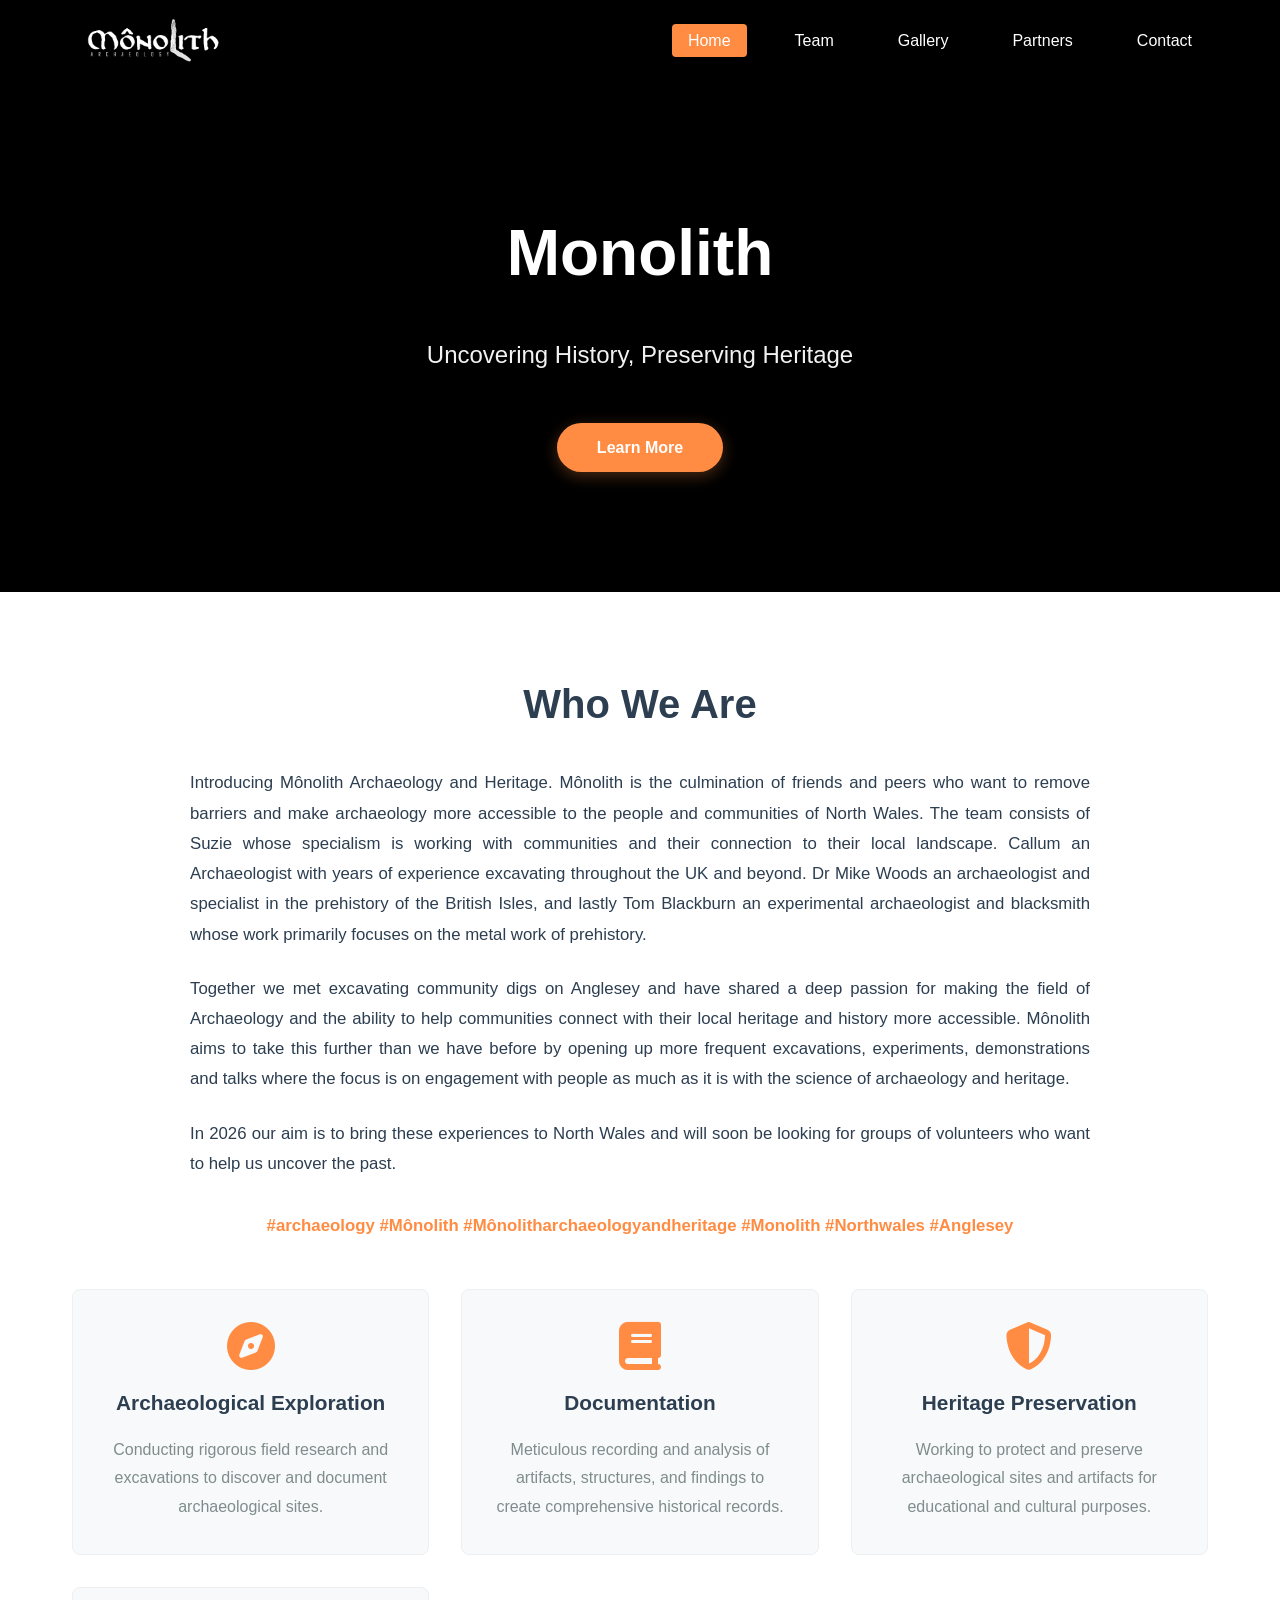
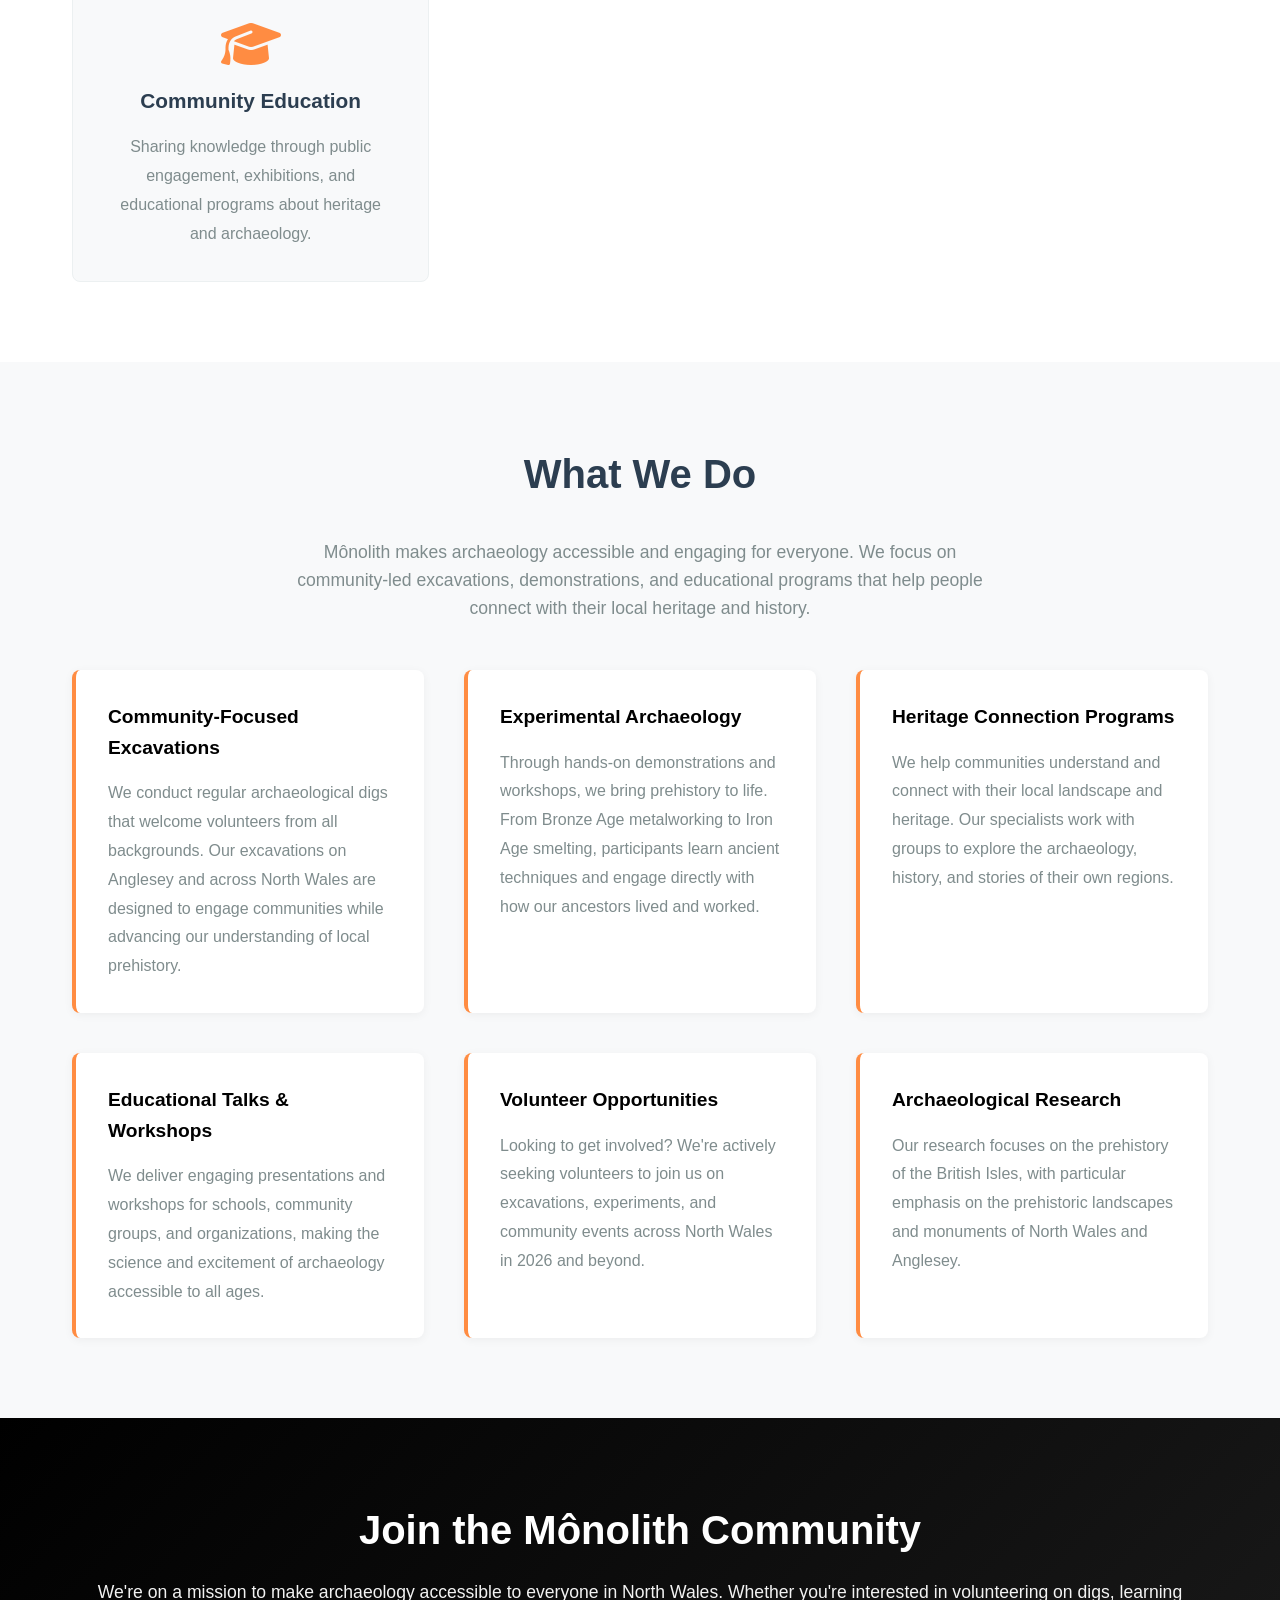
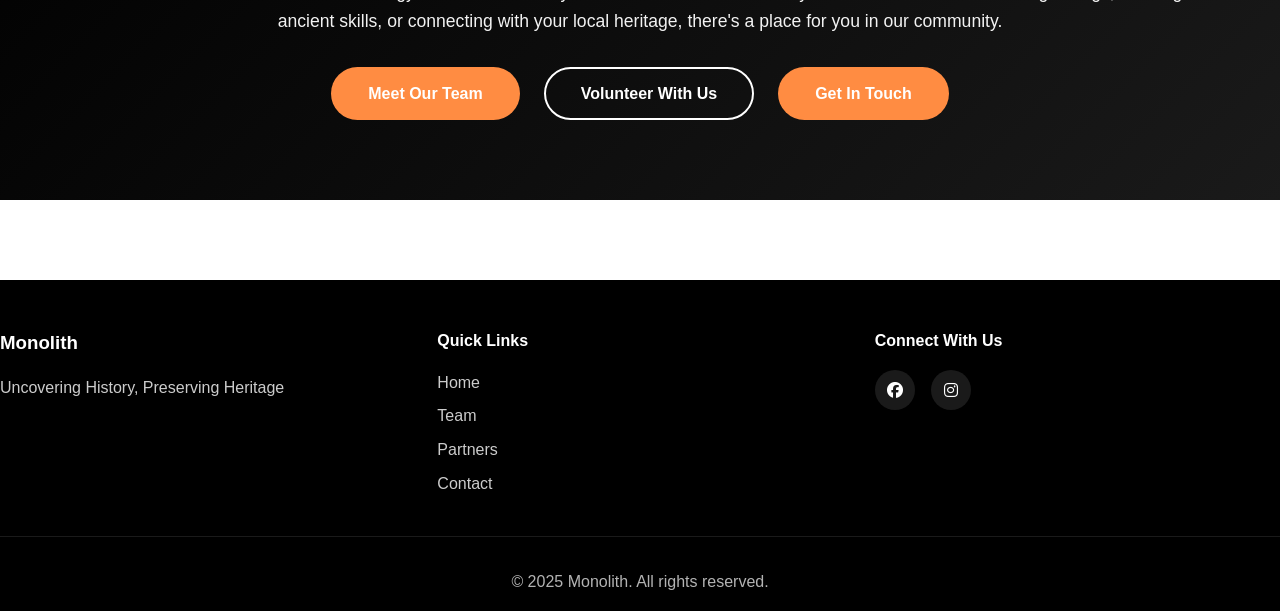
==== index.html @ 16124c5d "basic site" ====
<!DOCTYPE html>
<html lang="en">
<head>
    <meta charset="UTF-8">
    <meta name="viewport" content="width=device-width, initial-scale=1.0">
    <title>Monolith - Archaeology & Heritage</title>
    <link rel="stylesheet" href="styles.css">
    <link rel="stylesheet" href="https://cdnjs.cloudflare.com/ajax/libs/font-awesome/6.4.0/css/all.min.css">
</head>
<body>
    <!-- Navigation -->
    <nav class="navbar">
        <div class="nav-container">
            <a href="index.html" class="nav-logo">
                <img src="images/logos/Monolith vers. 7 W text.png" alt="Monolith Logo">
            </a>
            <div class="hamburger">
                <span></span>
                <span></span>
                <span></span>
            </div>
            <ul class="nav-menu">
                <li><a href="index.html" class="nav-link active">Home</a></li>
                <li><a href="team.html" class="nav-link">Team</a></li>
                <li><a href="gallery.html" class="nav-link">Gallery</a></li>
                <li><a href="partners.html" class="nav-link">Partners</a></li>
                <li><a href="contact.html" class="nav-link">Contact</a></li>
            </ul>
        </div>
    </nav>

    <!-- Hero Section -->
    <section class="hero">
        <div class="hero-content">
            <h1>Monolith</h1>
            <p>Uncovering History, Preserving Heritage</p>
            <a href="#about" class="cta-button">Learn More</a>
        </div>
    </section>

    <!-- About Section -->
    <section id="about" class="about">
        <div class="container">
            <h2>Who We Are</h2>
            <div class="about-text">
                <p>Introducing Mônolith Archaeology and Heritage. Mônolith is the culmination of friends and peers who want to remove barriers and make archaeology more accessible to the people and communities of North Wales. The team consists of Suzie whose specialism is working with communities and their connection to their local landscape. Callum an Archaeologist with years of experience excavating throughout the UK and beyond. Dr Mike Woods an archaeologist and specialist in the prehistory of the British Isles, and lastly Tom Blackburn an experimental archaeologist and blacksmith whose work primarily focuses on the metal work of prehistory.</p>
                
                <p>Together we met excavating community digs on Anglesey and have shared a deep passion for making the field of Archaeology and the ability to help communities connect with their local heritage and history more accessible. Mônolith aims to take this further than we have before by opening up more frequent excavations, experiments, demonstrations and talks where the focus is on engagement with people as much as it is with the science of archaeology and heritage.</p>
                
                <p>In 2026 our aim is to bring these experiences to North Wales and will soon be looking for groups of volunteers who want to help us uncover the past.</p>
                
                <p class="hashtags">#archaeology #Mônolith #Mônolitharchaeologyandheritage #Monolith #Northwales #Anglesey</p>
            </div>
            
            <div class="features-grid">
                <div class="feature-card">
                    <i class="fas fa-compass"></i>
                    <h3>Archaeological Exploration</h3>
                    <p>Conducting rigorous field research and excavations to discover and document archaeological sites.</p>
                </div>
                <div class="feature-card">
                    <i class="fas fa-book"></i>
                    <h3>Documentation</h3>
                    <p>Meticulous recording and analysis of artifacts, structures, and findings to create comprehensive historical records.</p>
                </div>
                <div class="feature-card">
                    <i class="fas fa-shield-alt"></i>
                    <h3>Heritage Preservation</h3>
                    <p>Working to protect and preserve archaeological sites and artifacts for educational and cultural purposes.</p>
                </div>
                <div class="feature-card">
                    <i class="fas fa-graduation-cap"></i>
                    <h3>Community Education</h3>
                    <p>Sharing knowledge through public engagement, exhibitions, and educational programs about heritage and archaeology.</p>
                </div>
            </div>
        </div>
    </section>

    <!-- What We Do Section -->
    <section class="what-we-do">
        <div class="container">
            <h2>What We Do</h2>
            <p class="section-subtitle">Mônolith makes archaeology accessible and engaging for everyone. We focus on community-led excavations, demonstrations, and educational programs that help people connect with their local heritage and history.</p>
            
            <div class="services-list">
                <div class="service-item">
                    <h3>Community-Focused Excavations</h3>
                    <p>We conduct regular archaeological digs that welcome volunteers from all backgrounds. Our excavations on Anglesey and across North Wales are designed to engage communities while advancing our understanding of local prehistory.</p>
                </div>
                <div class="service-item">
                    <h3>Experimental Archaeology</h3>
                    <p>Through hands-on demonstrations and workshops, we bring prehistory to life. From Bronze Age metalworking to Iron Age smelting, participants learn ancient techniques and engage directly with how our ancestors lived and worked.</p>
                </div>
                <div class="service-item">
                    <h3>Heritage Connection Programs</h3>
                    <p>We help communities understand and connect with their local landscape and heritage. Our specialists work with groups to explore the archaeology, history, and stories of their own regions.</p>
                </div>
                <div class="service-item">
                    <h3>Educational Talks & Workshops</h3>
                    <p>We deliver engaging presentations and workshops for schools, community groups, and organizations, making the science and excitement of archaeology accessible to all ages.</p>
                </div>
                <div class="service-item">
                    <h3>Volunteer Opportunities</h3>
                    <p>Looking to get involved? We're actively seeking volunteers to join us on excavations, experiments, and community events across North Wales in 2026 and beyond.</p>
                </div>
                <div class="service-item">
                    <h3>Archaeological Research</h3>
                    <p>Our research focuses on the prehistory of the British Isles, with particular emphasis on the prehistoric landscapes and monuments of North Wales and Anglesey.</p>
                </div>
            </div>
        </div>
    </section>

    <!-- CTA Section -->
    <section class="cta-section">
        <div class="container">
            <h2>Join the Mônolith Community</h2>
            <p>We're on a mission to make archaeology accessible to everyone in North Wales. Whether you're interested in volunteering on digs, learning ancient skills, or connecting with your local heritage, there's a place for you in our community.</p>
            <div class="cta-buttons">
                <a href="team.html" class="btn btn-primary">Meet Our Team</a>
                <a href="contact.html" class="btn btn-secondary">Volunteer With Us</a>
                <a href="contact.html" class="btn btn-primary">Get In Touch</a>
            </div>
        </div>
    </section>

    <!-- Footer -->
    <footer class="footer">
        <div class="footer-content">
            <div class="footer-section">
                <h3>Monolith</h3>
                <p>Uncovering History, Preserving Heritage</p>
            </div>
            <div class="footer-section">
                <h4>Quick Links</h4>
                <ul>
                    <li><a href="index.html">Home</a></li>
                    <li><a href="team.html">Team</a></li>
                    <li><a href="partners.html">Partners</a></li>
                    <li><a href="contact.html">Contact</a></li>
                </ul>
            </div>
            <div class="footer-section">
                <h4>Connect With Us</h4>
                <div class="social-links">
                    <a href="https://www.facebook.com/profile.php?id=61578710743581&sk=directory_contact_info"><i class="fab fa-facebook"></i></a>
                    <a href="https://www.instagram.com/monolith.archaeology/"><i class="fab fa-instagram"></i></a>
                </div>
            </div>
        </div>
        <div class="footer-bottom">
            <p>&copy; 2025 Monolith. All rights reserved.</p>
        </div>
    </footer>

    <script src="script.js"></script>
</body>
</html>
---- styles.css ----
/* =============================================
   GLOBAL STYLES
   ============================================= */

* {
    margin: 0;
    padding: 0;
    box-sizing: border-box;
}

:root {
    --primary-color: #ff8c42;
    --secondary-color: #000000;
    --accent-color: #1a1a1a;
    --light-bg: #f8f9fa;
    --dark-bg: #1a1a1a;
    --text-dark: #2c3e50;
    --text-light: #7f8c8d;
    --border-color: #ecf0f1;
    --white: #ffffff;
}

html {
    scroll-behavior: smooth;
}

body {
    font-family: 'Segoe UI', Tahoma, Geneva, Verdana, sans-serif;
    line-height: 1.6;
    color: var(--text-dark);
    background-color: var(--white);
}

a {
    text-decoration: none;
    color: inherit;
    transition: all 0.3s ease;
}

/* =============================================
   NAVIGATION
   ============================================= */

.navbar {
    background-color: var(--secondary-color);
    padding: 1rem 0;
    position: sticky;
    top: 0;
    z-index: 100;
    box-shadow: 0 2px 10px rgba(0, 0, 0, 0.1);
}

.nav-container {
    max-width: 1200px;
    margin: 0 auto;
    padding: 0 2rem;
    display: flex;
    justify-content: space-between;
    align-items: center;
}

.nav-logo {
    display: flex;
    align-items: center;
    font-size: 1.5rem;
    font-weight: bold;
    color: var(--white);
}

.nav-logo img {
    height: 50px;
    width: auto;
}

.nav-menu {
    display: flex;
    list-style: none;
    gap: 2rem;
}

.nav-link {
    color: var(--white);
    font-weight: 500;
    padding: 0.5rem 1rem;
    border-radius: 4px;
    transition: all 0.3s ease;
}

.nav-link:hover,
.nav-link.active {
    background-color: var(--primary-color);
    color: var(--white);
}

.hamburger {
    display: none;
    flex-direction: column;
    cursor: pointer;
    gap: 5px;
}

.hamburger span {
    width: 25px;
    height: 3px;
    background-color: var(--white);
    border-radius: 3px;
    transition: all 0.3s ease;
}

/* =============================================
   RESPONSIVE NAVIGATION
   ============================================= */

@media (max-width: 768px) {
    .hamburger {
        display: flex;
    }

    .nav-menu {
        position: absolute;
        top: 70px;
        left: 0;
        width: 100%;
        background-color: var(--secondary-color);
        flex-direction: column;
        gap: 0;
        max-height: 0;
        overflow: hidden;
        transition: max-height 0.3s ease;
    }

    .nav-menu.active {
        max-height: 400px;
    }

    .nav-menu li {
        padding: 1rem 2rem;
    }

    .nav-link {
        padding: 0.5rem 0;
    }
}

/* =============================================
   CONTAINER
   ============================================= */

.container {
    max-width: 1200px;
    margin: 0 auto;
    padding: 0 2rem;
}

/* =============================================
   HERO SECTION
   ============================================= */

.hero {
    background: var(--secondary-color);
    color: var(--white);
    padding: 120px 2rem;
    text-align: center;
    min-height: 500px;
    display: flex;
    align-items: center;
    justify-content: center;
    position: relative;
    overflow: hidden;
}

.hero-content {
    position: relative;
    z-index: 2;
    display: flex;
    flex-direction: column;
    align-items: center;
    gap: 1rem;
}

.hero-content h1 {
    margin-bottom: 0.5rem;
}

.hero-content p {
    margin-bottom: 0;
}

.hero h1 {
    font-size: 4rem;
    margin-bottom: 1rem;
    text-shadow: 2px 2px 4px rgba(0, 0, 0, 0.3);
}

.hero p {
    font-size: 1.5rem;
    margin-bottom: 2rem;
    opacity: 0.95;
}

.cta-button {
    display: inline-block;
    padding: 12px 40px;
    background-color: var(--primary-color);
    color: var(--white);
    border-radius: 50px;
    font-weight: 600;
    transition: all 0.3s ease;
    box-shadow: 0 4px 15px rgba(255, 140, 66, 0.3);
}

.cta-button:hover {
    background-color: #ff7a1f;
    transform: translateY(-3px);
    box-shadow: 0 6px 20px rgba(255, 140, 66, 0.4);
}

/* =============================================
   PAGE HEADER
   ============================================= */

.page-header {
    background: var(--secondary-color);
    color: var(--white);
    padding: 80px 2rem;
    text-align: center;
    min-height: 400px;
    display: flex;
    flex-direction: column;
    align-items: center;
    justify-content: center;
    gap: 1rem;
}

.page-header h1 {
    font-size: 3rem;
    margin-bottom: 1rem;
}

.page-header p {
    font-size: 1.2rem;
    opacity: 0.9;
}

/* =============================================
   SECTIONS
   ============================================= */

section {
    padding: 80px 0;
}

h2 {
    font-size: 2.5rem;
    margin-bottom: 2rem;
    text-align: center;
    color: var(--text-dark);
}

.section-subtitle {
    text-align: center;
    font-size: 1.1rem;
    color: var(--text-light);
    margin-bottom: 3rem;
    max-width: 700px;
    margin-left: auto;
    margin-right: auto;
}

/* =============================================
   ABOUT SECTION
   ============================================= */

.about {
    background-color: var(--white);
}

.about-text {
    max-width: 900px;
    margin: 0 auto 3rem;
    text-align: left;
}

.about-text p {
    font-size: 1.05rem;
    color: var(--text-dark);
    line-height: 1.8;
    margin-bottom: 1.5rem;
    text-align: justify;
}

.about-text p.hashtags {
    color: var(--primary-color);
    font-weight: 600;
    text-align: center;
    margin-top: 2rem;
}

.features-grid {
    display: grid;
    grid-template-columns: repeat(auto-fit, minmax(280px, 1fr));
    gap: 2rem;
    margin-top: 3rem;
}

.feature-card {
    background-color: var(--light-bg);
    padding: 2rem;
    border-radius: 8px;
    text-align: center;
    transition: all 0.3s ease;
    border: 1px solid var(--border-color);
}

.feature-card:hover {
    transform: translateY(-5px);
    box-shadow: 0 10px 25px rgba(0, 0, 0, 0.1);
    border-color: var(--primary-color);
}

.feature-card i {
    font-size: 3rem;
    color: var(--primary-color);
    margin-bottom: 1rem;
}

.feature-card h3 {
    font-size: 1.3rem;
    margin-bottom: 1rem;
    color: var(--text-dark);
}

.feature-card p {
    color: var(--text-light);
    line-height: 1.8;
}

/* =============================================
   WHAT WE DO SECTION
   ============================================= */

.what-we-do {
    background-color: var(--light-bg);
}

.services-list {
    display: grid;
    grid-template-columns: repeat(auto-fit, minmax(300px, 1fr));
    gap: 2.5rem;
    margin-top: 3rem;
}

.service-item {
    background-color: var(--white);
    padding: 2rem;
    border-radius: 8px;
    border-left: 4px solid var(--primary-color);
    box-shadow: 0 2px 10px rgba(0, 0, 0, 0.05);
    transition: all 0.3s ease;
}

.service-item:hover {
    box-shadow: 0 5px 20px rgba(0, 0, 0, 0.1);
    transform: translateX(5px);
}

.service-item h3 {
    color: var(--secondary-color);
    margin-bottom: 1rem;
    font-size: 1.2rem;
}

.service-item p {
    color: var(--text-light);
    line-height: 1.8;
}

/* =============================================
   CTA SECTION
   ============================================= */

.cta-section {
    background: linear-gradient(135deg, var(--secondary-color) 0%, var(--accent-color) 100%);
    color: var(--white);
    text-align: center;
    padding: 80px 0;
}

.cta-section h2 {
    color: var(--white);
    margin-bottom: 1rem;
}

.cta-section > .container > p {
    font-size: 1.1rem;
    margin-bottom: 2rem;
    opacity: 0.95;
}

.cta-buttons {
    display: flex;
    gap: 1.5rem;
    justify-content: center;
    flex-wrap: wrap;
}

.btn {
    display: inline-block;
    padding: 12px 35px;
    border-radius: 50px;
    font-weight: 600;
    transition: all 0.3s ease;
    border: 2px solid transparent;
}

.btn-primary {
    background-color: var(--primary-color);
    color: var(--white);
}

.btn-primary:hover {
    background-color: #ff7a1f;
    transform: translateY(-3px);
}

.btn-secondary {
    background-color: transparent;
    color: var(--white);
    border-color: var(--white);
}

.btn-secondary:hover {
    background-color: var(--white);
    color: var(--secondary-color);
}

/* =============================================
   TEAM SECTION
   ============================================= */

.team-section {
    background-color: var(--white);
}

.team-grid {
    display: grid;
    grid-template-columns: repeat(auto-fit, minmax(300px, 1fr));
    gap: 2rem;
    margin-top: 3rem;
}

.team-card {
    background-color: var(--light-bg);
    border-radius: 8px;
    overflow: hidden;
    text-align: center;
    transition: all 0.3s ease;
    box-shadow: 0 2px 10px rgba(0, 0, 0, 0.05);
}

.team-card:hover {
    transform: translateY(-8px);
    box-shadow: 0 10px 30px rgba(0, 0, 0, 0.15);
}

.team-image {
    background: linear-gradient(135deg, var(--primary-color), #ff7a1f);
    padding: 0;
    color: var(--white);
    display: flex;
    align-items: center;
    justify-content: center;
    overflow: hidden;
    width: 100%;
    aspect-ratio: 1 / 1;
    position: relative;
    border: 4px solid var(--primary-color);
}

.team-image img {
    width: 100%;
    height: 100%;
    object-fit: cover;
    object-position: center center;
}

.team-image i {
    font-size: 4rem;
}

.team-card h3 {
    font-size: 1.3rem;
    margin: 1.5rem 1rem 0.5rem;
    color: var(--text-dark);
}

.team-card .position {
    color: var(--primary-color);
    font-weight: 600;
    margin-bottom: 1rem;
    padding: 0 1rem;
}

.team-card .bio {
    color: var(--text-light);
    padding: 0 1.5rem;
    margin-bottom: 1.5rem;
    font-size: 0.95rem;
    line-height: 1.6;
}

.team-social {
    display: flex;
    gap: 1rem;
    justify-content: center;
    padding-bottom: 1.5rem;
}

.team-social a {
    display: inline-flex;
    align-items: center;
    justify-content: center;
    width: 40px;
    height: 40px;
    background-color: var(--primary-color);
    color: var(--white);
    border-radius: 50%;
    transition: all 0.3s ease;
}

.team-social a:hover {
    background-color: var(--secondary-color);
    transform: scale(1.1);
}

/* =============================================
   VALUES SECTION
   ============================================= */

.values-section {
    background-color: var(--light-bg);
}

.values-grid {
    display: grid;
    grid-template-columns: repeat(auto-fit, minmax(250px, 1fr));
    gap: 2rem;
    margin-top: 3rem;
}

.value-card {
    background-color: var(--white);
    padding: 2rem;
    border-radius: 8px;
    text-align: center;
    box-shadow: 0 2px 10px rgba(0, 0, 0, 0.05);
    transition: all 0.3s ease;
}

.value-card:hover {
    transform: translateY(-5px);
    box-shadow: 0 8px 20px rgba(0, 0, 0, 0.1);
}

.value-card i {
    font-size: 2.5rem;
    color: var(--primary-color);
    margin-bottom: 1rem;
}

.value-card h3 {
    margin-bottom: 1rem;
    color: var(--text-dark);
}

.value-card p {
    color: var(--text-light);
    line-height: 1.7;
}

/* =============================================
   PARTNERS SECTION
   ============================================= */

.partners-section {
    background-color: var(--white);
}

.partners-grid {
    display: grid;
    grid-template-columns: repeat(auto-fit, minmax(280px, 1fr));
    gap: 2rem;
    margin-top: 3rem;
}

.partner-card {
    background-color: var(--light-bg);
    padding: 2rem;
    border-radius: 8px;
    text-align: center;
    transition: all 0.3s ease;
    border: 2px solid transparent;
}

.partner-card:hover {
    border-color: var(--primary-color);
    transform: translateY(-5px);
    box-shadow: 0 10px 25px rgba(0, 0, 0, 0.1);
}

.partner-logo {
    font-size: 3rem;
    color: var(--primary-color);
    margin-bottom: 1rem;
}

.partner-card h3 {
    font-size: 1.2rem;
    margin-bottom: 1rem;
    color: var(--text-dark);
}

.partner-card p {
    color: var(--text-light);
    line-height: 1.7;
    font-size: 0.95rem;
}

/* =============================================
   FUNDERS SECTION
   ============================================= */

.funders-section {
    background-color: var(--light-bg);
}

.funders-grid {
    display: grid;
    grid-template-columns: repeat(auto-fit, minmax(250px, 1fr));
    gap: 2rem;
    margin-top: 3rem;
}

.funder-card {
    background-color: var(--white);
    padding: 2rem;
    border-radius: 8px;
    text-align: center;
    box-shadow: 0 2px 10px rgba(0, 0, 0, 0.05);
    transition: all 0.3s ease;
}

.funder-card:hover {
    transform: scale(1.05);
    box-shadow: 0 8px 20px rgba(0, 0, 0, 0.1);
}

.funder-card i {
    font-size: 2.5rem;
    color: var(--primary-color);
    margin-bottom: 1rem;
}

.funder-card h3 {
    margin-bottom: 1rem;
    color: var(--text-dark);
    font-size: 1.1rem;
}

.funder-card p {
    color: var(--text-light);
    line-height: 1.7;
    font-size: 0.95rem;
}

/* =============================================
   SPONSORS SECTION
   ============================================= */

.sponsors-section {
    background-color: var(--white);
}

.sponsors-grid {
    display: grid;
    grid-template-columns: repeat(auto-fit, minmax(250px, 1fr));
    gap: 2rem;
    margin-top: 3rem;
}

.sponsor-item {
    background-color: var(--light-bg);
    padding: 2rem;
    border-radius: 8px;
    border-left: 4px solid var(--primary-color);
}

.sponsor-item h4 {
    color: var(--primary-color);
    margin-bottom: 1rem;
    font-size: 1.1rem;
}

.sponsor-item ul {
    list-style: none;
}

.sponsor-item li {
    color: var(--text-dark);
    padding: 0.5rem 0;
    border-bottom: 1px solid var(--border-color);
}

.sponsor-item li:last-child {
    border-bottom: none;
}

/* =============================================
   SUPPORTERS SECTION
   ============================================= */

.supporters-section {
    background-color: var(--light-bg);
}

.supporters-message {
    background-color: var(--white);
    padding: 3rem;
    border-radius: 8px;
    border-left: 4px solid var(--primary-color);
    max-width: 800px;
    margin: 0 auto;
}

.supporters-message p {
    margin-bottom: 1.5rem;
    color: var(--text-dark);
    line-height: 1.8;
}

.supporters-message strong {
    color: var(--secondary-color);
}

.support-list {
    list-style: none;
    margin-bottom: 2rem;
    padding-left: 0;
}

.support-list li {
    padding: 0.8rem 0;
    padding-left: 2rem;
    color: var(--text-dark);
    position: relative;
}

.support-list li:before {
    content: '✓';
    position: absolute;
    left: 0;
    color: var(--primary-color);
    font-weight: bold;
    font-size: 1.2rem;
}

.supporters-message .btn {
    display: block;
    text-align: center;
}

/* =============================================
   CONTACT SECTION
   ============================================= */

.contact-section {
    background-color: var(--white);
}

.contact-wrapper {
    display: grid;
    grid-template-columns: 1fr 1fr;
    gap: 3rem;
    margin-top: 2rem;
}

@media (max-width: 768px) {
    .contact-wrapper {
        grid-template-columns: 1fr;
    }
}

.contact-info h2,
.contact-form-wrapper h2 {
    text-align: left;
    margin-top: 0;
}

.info-card {
    display: flex;
    gap: 1.5rem;
    margin-bottom: 2rem;
    padding: 1.5rem;
    background-color: var(--light-bg);
    border-radius: 8px;
    border-left: 4px solid var(--primary-color);
}

.info-card i {
    font-size: 2rem;
    color: var(--primary-color);
    flex-shrink: 0;
}

.info-card h3 {
    font-size: 1.1rem;
    margin-bottom: 0.5rem;
    color: var(--text-dark);
}

.info-card p {
    color: var(--text-dark);
    margin: 0.3rem 0;
}

.info-desc {
    font-size: 0.9rem;
    color: var(--text-light) !important;
}

.info-card a {
    color: var(--primary-color);
    font-weight: 600;
}

.info-card a:hover {
    color: #ff7a1f;
}

/* =============================================
   FORM STYLES
   ============================================= */

.contact-form {
    background-color: var(--light-bg);
    padding: 2rem;
    border-radius: 8px;
}

.form-group {
    margin-bottom: 1.5rem;
}

label {
    display: block;
    margin-bottom: 0.5rem;
    font-weight: 600;
    color: var(--text-dark);
}

input,
select,
textarea {
    width: 100%;
    padding: 0.75rem;
    border: 1px solid var(--border-color);
    border-radius: 4px;
    font-family: inherit;
    font-size: 1rem;
    transition: all 0.3s ease;
}

input:focus,
select:focus,
textarea:focus {
    outline: none;
    border-color: var(--primary-color);
    box-shadow: 0 0 0 3px rgba(255, 140, 66, 0.1);
}

textarea {
    resize: vertical;
}

.contact-form button {
    width: 100%;
    padding: 0.75rem;
    font-size: 1rem;
}

.form-note {
    text-align: center;
    margin-top: 1rem;
    font-size: 0.9rem;
    min-height: 1.2rem;
}

.form-note.success {
    color: #27ae60;
}

.form-note.error {
    color: #e74c3c;
}

/* =============================================
   FAQ SECTION
   ============================================= */

.faq-section {
    background-color: var(--light-bg);
}

.faq-list {
    display: grid;
    grid-template-columns: repeat(auto-fit, minmax(350px, 1fr));
    gap: 2rem;
    margin-top: 2rem;
}

.faq-item {
    background-color: var(--white);
    padding: 2rem;
    border-radius: 8px;
    border-left: 4px solid var(--primary-color);
    box-shadow: 0 2px 10px rgba(0, 0, 0, 0.05);
}

.faq-item h3 {
    color: var(--primary-color);
    margin-bottom: 1rem;
    font-size: 1.1rem;
}

.faq-item p {
    color: var(--text-dark);
    line-height: 1.7;
}

/* =============================================
   FOOTER
   ============================================= */

.footer {
    background-color: var(--secondary-color);
    color: var(--white);
    padding: 3rem 0 1rem;
    margin-top: 5rem;
}

.footer-content {
    display: grid;
    grid-template-columns: repeat(auto-fit, minmax(250px, 1fr));
    gap: 2rem;
    margin-bottom: 2rem;
}

.footer-section h3,
.footer-section h4 {
    color: var(--white);
    margin-bottom: 1rem;
}

.footer-section p {
    color: rgba(255, 255, 255, 0.8);
    line-height: 1.7;
    margin-bottom: 1rem;
}

.footer-section ul {
    list-style: none;
}

.footer-section ul li {
    margin-bottom: 0.5rem;
}

.footer-section a {
    color: rgba(255, 255, 255, 0.8);
    transition: color 0.3s ease;
}

.footer-section a:hover {
    color: var(--primary-color);
}

.social-links {
    display: flex;
    gap: 1rem;
}

.social-links a {
    display: inline-flex;
    align-items: center;
    justify-content: center;
    width: 40px;
    height: 40px;
    background-color: rgba(255, 255, 255, 0.1);
    border-radius: 50%;
    color: var(--white);
    transition: all 0.3s ease;
}

.social-links a:hover {
    background-color: var(--primary-color);
    transform: translateY(-3px);
}

.footer-bottom {
    border-top: 1px solid rgba(255, 255, 255, 0.1);
    padding-top: 2rem;
    text-align: center;
    color: rgba(255, 255, 255, 0.7);
}

/* =============================================
   RESPONSIVE DESIGN
   ============================================= */

@media (max-width: 768px) {
    h2 {
        font-size: 2rem;
    }

    .hero h1 {
        font-size: 2.5rem;
    }

    .hero p {
        font-size: 1.2rem;
    }

    .page-header h1 {
        font-size: 2rem;
    }

    section {
        padding: 50px 0;
    }

    .container {
        padding: 0 1.5rem;
    }
}

/* =============================================
   GALLERY SECTION
   ============================================= */

.gallery-section {
    background-color: var(--white);
    padding: 60px 0;
}

.gallery-grid {
    display: grid;
    grid-template-columns: repeat(auto-fill, minmax(280px, 1fr));
    gap: 2rem;
    margin-bottom: 3rem;
}

.gallery-item {
    position: relative;
    overflow: hidden;
    border-radius: 8px;
    cursor: pointer;
    box-shadow: 0 2px 10px rgba(0, 0, 0, 0.1);
    transition: all 0.3s ease;
    aspect-ratio: 1 / 1;
}

.gallery-item img {
    width: 100%;
    height: 100%;
    object-fit: cover;
    object-position: center;
    transition: transform 0.3s ease;
}

.gallery-item:hover img {
    transform: scale(1.1);
}

.gallery-overlay {
    position: absolute;
    top: 0;
    left: 0;
    right: 0;
    bottom: 0;
    background-color: rgba(0, 0, 0, 0.6);
    display: flex;
    align-items: center;
    justify-content: center;
    opacity: 0;
    transition: opacity 0.3s ease;
}

.gallery-item:hover .gallery-overlay {
    opacity: 1;
}

.gallery-overlay i {
    font-size: 2.5rem;
    color: var(--primary-color);
}

/* Gallery Modal */
.gallery-modal {
    display: none;
    position: fixed;
    z-index: 1000;
    left: 0;
    top: 0;
    width: 100%;
    height: 100%;
    background-color: rgba(0, 0, 0, 0.9);
    align-items: center;
    justify-content: center;
    animation: fadeIn 0.3s ease;
}

@keyframes fadeIn {
    from {
        opacity: 0;
    }
    to {
        opacity: 1;
    }
}

.gallery-modal-content {
    max-width: 90%;
    max-height: 90vh;
    object-fit: contain;
    animation: slideIn 0.3s ease;
}

@keyframes slideIn {
    from {
        transform: scale(0.8);
        opacity: 0;
    }
    to {
        transform: scale(1);
        opacity: 1;
    }
}

.gallery-modal-close {
    position: absolute;
    top: 20px;
    right: 40px;
    color: var(--primary-color);
    font-size: 40px;
    font-weight: bold;
    cursor: pointer;
    transition: all 0.3s ease;
}

.gallery-modal-close:hover {
    color: #ff7a1f;
    transform: scale(1.2);
}

/* Loading Spinner */
.loading-spinner {
    display: flex;
    justify-content: center;
    padding: 2rem;
}

.loading-spinner i {
    font-size: 2.5rem;
    color: var(--primary-color);
}

/* Responsive Gallery */
@media (max-width: 768px) {
    .gallery-grid {
        grid-template-columns: repeat(auto-fill, minmax(200px, 1fr));
        gap: 1.5rem;
    }

    .gallery-overlay i {
        font-size: 2rem;
    }

    .gallery-modal-close {
        right: 20px;
        font-size: 30px;
    }
}

@media (max-width: 480px) {
    .gallery-grid {
        grid-template-columns: repeat(auto-fill, minmax(150px, 1fr));
        gap: 1rem;
    }

    .gallery-overlay i {
        font-size: 1.5rem;
    }

    .gallery-modal-content {
        max-width: 95%;
        max-height: 85vh;
    }
}
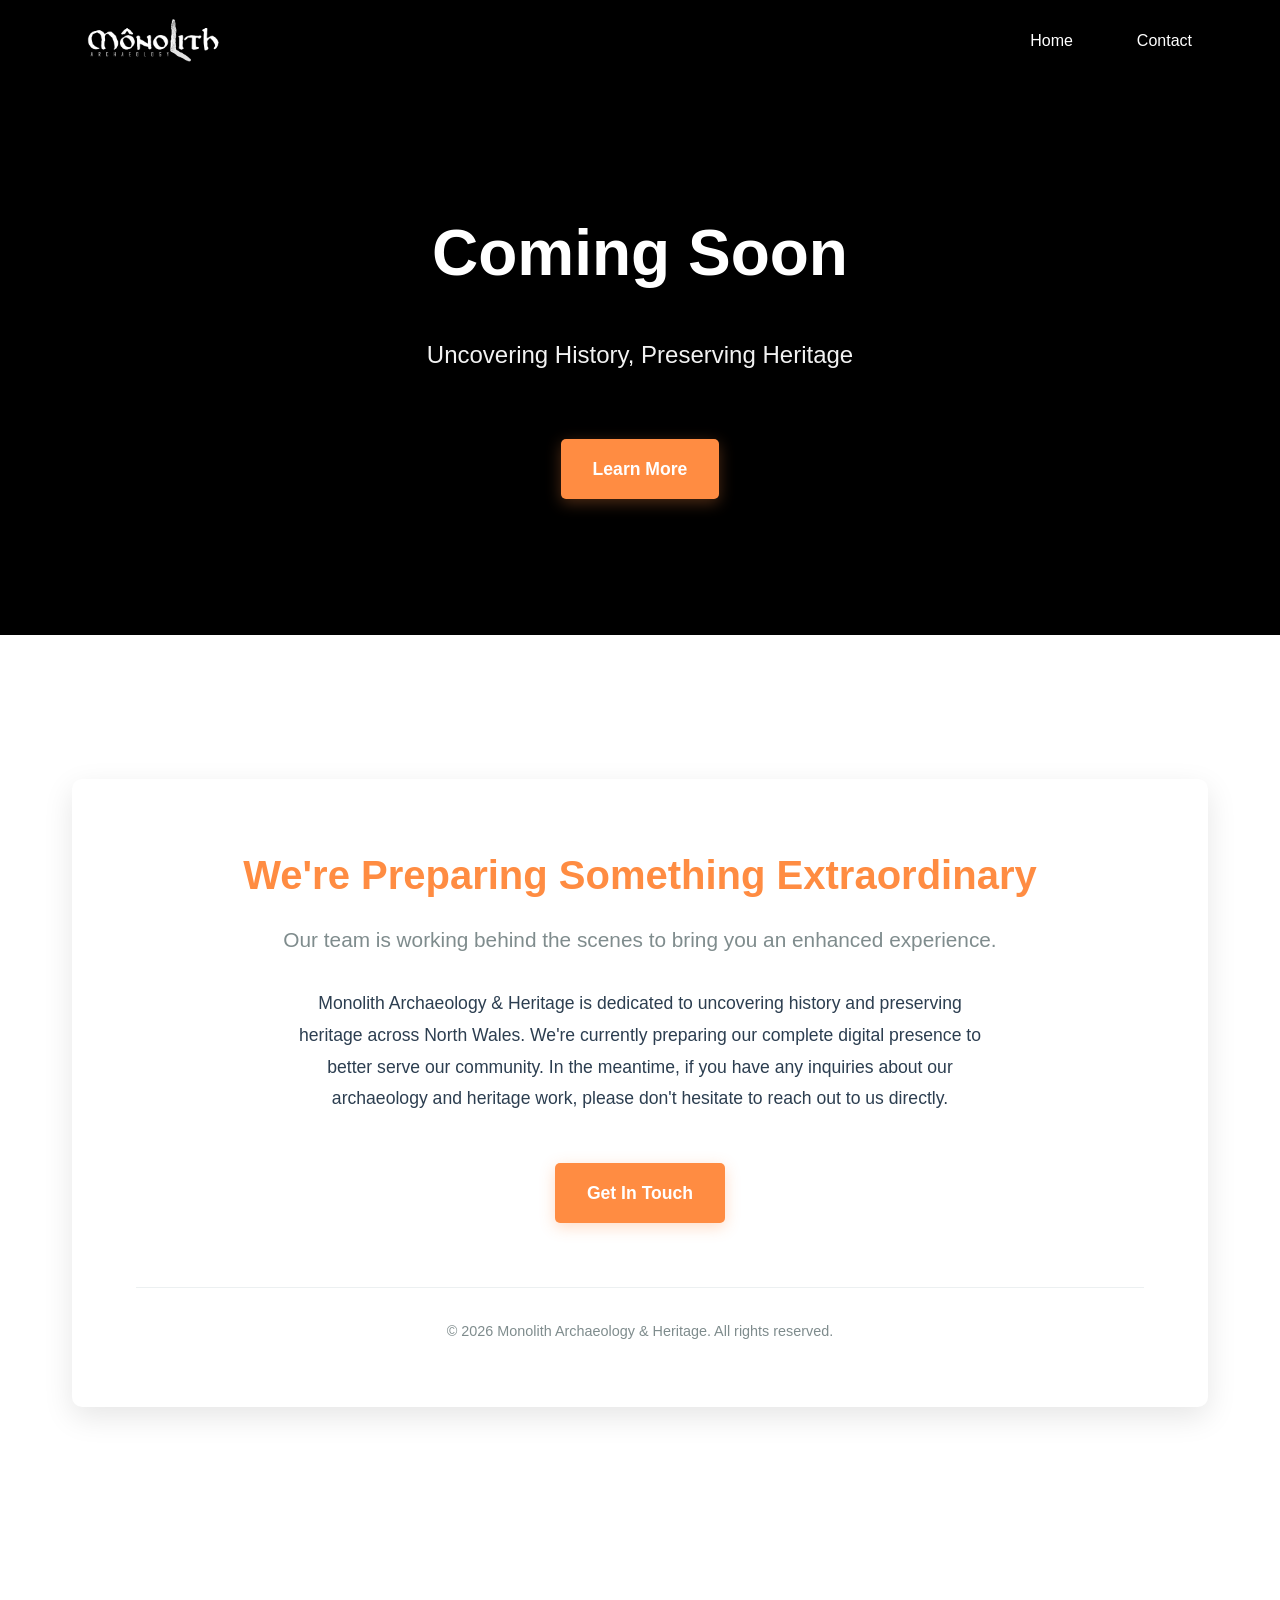
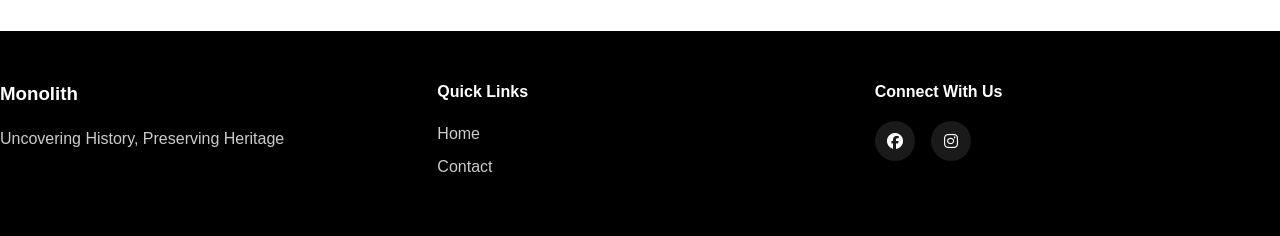
==== commit 47e319b0: "coming-soon" ====
--- a/index.html
+++ b/index.html
@@ -3,15 +3,99 @@
 <head>
     <meta charset="UTF-8">
     <meta name="viewport" content="width=device-width, initial-scale=1.0">
-    <title>Monolith - Archaeology & Heritage</title>
+    <title>Coming Soon - Monolith Archaeology & Heritage</title>
     <link rel="stylesheet" href="styles.css">
     <link rel="stylesheet" href="https://cdnjs.cloudflare.com/ajax/libs/font-awesome/6.4.0/css/all.min.css">
+    <style>
+        .coming-soon-container {
+            max-width: 1200px;
+            margin: 0 auto;
+            padding: 4rem 2rem;
+            text-align: center;
+        }
+
+        .coming-soon-content {
+            background: var(--white);
+            padding: 4rem;
+            border-radius: 10px;
+            box-shadow: 0 10px 30px rgba(0, 0, 0, 0.1);
+        }
+
+        .coming-soon-content h2 {
+            font-size: 2.5rem;
+            color: var(--primary-color);
+            margin-bottom: 1rem;
+            margin-top: 0;
+        }
+
+        .coming-soon-content .tagline {
+            font-size: 1.3rem;
+            color: var(--text-light);
+            margin-bottom: 2rem;
+        }
+
+        .coming-soon-message {
+            font-size: 1.1rem;
+            line-height: 1.8;
+            color: var(--text-dark);
+            margin-bottom: 2rem;
+            max-width: 700px;
+            margin-left: auto;
+            margin-right: auto;
+        }
+
+        .cta-button {
+            display: inline-block;
+            background-color: var(--primary-color);
+            color: var(--white);
+            padding: 1rem 2rem;
+            text-decoration: none;
+            border-radius: 5px;
+            font-size: 1.1em;
+            font-weight: 600;
+            transition: background-color 0.3s ease, transform 0.2s ease;
+            margin: 1rem 0.5rem;
+            border: none;
+            cursor: pointer;
+        }
+
+        .cta-button:hover {
+            background-color: #e67e31;
+            transform: translateY(-2px);
+        }
+
+        .coming-soon-footer {
+            margin-top: 3rem;
+            padding-top: 2rem;
+            border-top: 1px solid #ecf0f1;
+            color: var(--text-light);
+            font-size: 0.9rem;
+        }
+
+        @media (max-width: 768px) {
+            .coming-soon-container {
+                padding: 2rem 1rem;
+            }
+
+            .coming-soon-content {
+                padding: 2rem;
+            }
+
+            .coming-soon-content h2 {
+                font-size: 2rem;
+            }
+
+            .coming-soon-content .tagline {
+                font-size: 1.1rem;
+            }
+        }
+    </style>
 </head>
 <body>
     <!-- Navigation -->
     <nav class="navbar">
         <div class="nav-container">
-            <a href="index.html" class="nav-logo">
+            <a href="coming-soon.html" class="nav-logo">
                 <img src="images/logos/Monolith vers. 7 W text.png" alt="Monolith Logo">
             </a>
             <div class="hamburger">
@@ -20,10 +104,7 @@
                 <span></span>
             </div>
             <ul class="nav-menu">
-                <li><a href="index.html" class="nav-link active">Home</a></li>
-                <li><a href="team.html" class="nav-link">Team</a></li>
-                <li><a href="gallery.html" class="nav-link">Gallery</a></li>
-                <li><a href="partners.html" class="nav-link">Partners</a></li>
+                <li><a href="coming-soon.html" class="nav-link active">Home</a></li>
                 <li><a href="contact.html" class="nav-link">Contact</a></li>
             </ul>
         </div>
@@ -32,95 +113,33 @@
     <!-- Hero Section -->
     <section class="hero">
         <div class="hero-content">
-            <h1>Monolith</h1>
+            <h1>Coming Soon</h1>
             <p>Uncovering History, Preserving Heritage</p>
-            <a href="#about" class="cta-button">Learn More</a>
+            <a href="#message" class="cta-button">Learn More</a>
         </div>
     </section>
 
-    <!-- About Section -->
-    <section id="about" class="about">
-        <div class="container">
-            <h2>Who We Are</h2>
-            <div class="about-text">
-                <p>Introducing Mônolith Archaeology and Heritage. Mônolith is the culmination of friends and peers who want to remove barriers and make archaeology more accessible to the people and communities of North Wales. The team consists of Suzie whose specialism is working with communities and their connection to their local landscape. Callum an Archaeologist with years of experience excavating throughout the UK and beyond. Dr Mike Woods an archaeologist and specialist in the prehistory of the British Isles, and lastly Tom Blackburn an experimental archaeologist and blacksmith whose work primarily focuses on the metal work of prehistory.</p>
+    <!-- Message Section -->
+    <section id="message" class="about">
+        <div class="coming-soon-container">
+            <div class="coming-soon-content">
+                <h2>We're Preparing Something Extraordinary</h2>
+                <p class="tagline">Our team is working behind the scenes to bring you an enhanced experience.</p>
                 
-                <p>Together we met excavating community digs on Anglesey and have shared a deep passion for making the field of Archaeology and the ability to help communities connect with their local heritage and history more accessible. Mônolith aims to take this further than we have before by opening up more frequent excavations, experiments, demonstrations and talks where the focus is on engagement with people as much as it is with the science of archaeology and heritage.</p>
-                
-                <p>In 2026 our aim is to bring these experiences to North Wales and will soon be looking for groups of volunteers who want to help us uncover the past.</p>
-                
-                <p class="hashtags">#archaeology #Mônolith #Mônolitharchaeologyandheritage #Monolith #Northwales #Anglesey</p>
-            </div>
-            
-            <div class="features-grid">
-                <div class="feature-card">
-                    <i class="fas fa-compass"></i>
-                    <h3>Archaeological Exploration</h3>
-                    <p>Conducting rigorous field research and excavations to discover and document archaeological sites.</p>
+                <p class="coming-soon-message">
+                    Monolith Archaeology & Heritage is dedicated to uncovering history and preserving heritage across North Wales. 
+                    We're currently preparing our complete digital presence to better serve our community. 
+                    In the meantime, if you have any inquiries about our archaeology and heritage work, 
+                    please don't hesitate to reach out to us directly.
+                </p>
+
+                <div style="margin: 2rem 0;">
+                    <a href="contact.html" class="cta-button">Get In Touch</a>
                 </div>
-                <div class="feature-card">
-                    <i class="fas fa-book"></i>
-                    <h3>Documentation</h3>
-                    <p>Meticulous recording and analysis of artifacts, structures, and findings to create comprehensive historical records.</p>
+
+                <div class="coming-soon-footer">
+                    <p>© 2026 Monolith Archaeology & Heritage. All rights reserved.</p>
                 </div>
-                <div class="feature-card">
-                    <i class="fas fa-shield-alt"></i>
-                    <h3>Heritage Preservation</h3>
-                    <p>Working to protect and preserve archaeological sites and artifacts for educational and cultural purposes.</p>
-                </div>
-                <div class="feature-card">
-                    <i class="fas fa-graduation-cap"></i>
-                    <h3>Community Education</h3>
-                    <p>Sharing knowledge through public engagement, exhibitions, and educational programs about heritage and archaeology.</p>
-                </div>
-            </div>
-        </div>
-    </section>
-
-    <!-- What We Do Section -->
-    <section class="what-we-do">
-        <div class="container">
-            <h2>What We Do</h2>
-            <p class="section-subtitle">Mônolith makes archaeology accessible and engaging for everyone. We focus on community-led excavations, demonstrations, and educational programs that help people connect with their local heritage and history.</p>
-            
-            <div class="services-list">
-                <div class="service-item">
-                    <h3>Community-Focused Excavations</h3>
-                    <p>We conduct regular archaeological digs that welcome volunteers from all backgrounds. Our excavations on Anglesey and across North Wales are designed to engage communities while advancing our understanding of local prehistory.</p>
-                </div>
-                <div class="service-item">
-                    <h3>Experimental Archaeology</h3>
-                    <p>Through hands-on demonstrations and workshops, we bring prehistory to life. From Bronze Age metalworking to Iron Age smelting, participants learn ancient techniques and engage directly with how our ancestors lived and worked.</p>
-                </div>
-                <div class="service-item">
-                    <h3>Heritage Connection Programs</h3>
-                    <p>We help communities understand and connect with their local landscape and heritage. Our specialists work with groups to explore the archaeology, history, and stories of their own regions.</p>
-                </div>
-                <div class="service-item">
-                    <h3>Educational Talks & Workshops</h3>
-                    <p>We deliver engaging presentations and workshops for schools, community groups, and organizations, making the science and excitement of archaeology accessible to all ages.</p>
-                </div>
-                <div class="service-item">
-                    <h3>Volunteer Opportunities</h3>
-                    <p>Looking to get involved? We're actively seeking volunteers to join us on excavations, experiments, and community events across North Wales in 2026 and beyond.</p>
-                </div>
-                <div class="service-item">
-                    <h3>Archaeological Research</h3>
-                    <p>Our research focuses on the prehistory of the British Isles, with particular emphasis on the prehistoric landscapes and monuments of North Wales and Anglesey.</p>
-                </div>
-            </div>
-        </div>
-    </section>
-
-    <!-- CTA Section -->
-    <section class="cta-section">
-        <div class="container">
-            <h2>Join the Mônolith Community</h2>
-            <p>We're on a mission to make archaeology accessible to everyone in North Wales. Whether you're interested in volunteering on digs, learning ancient skills, or connecting with your local heritage, there's a place for you in our community.</p>
-            <div class="cta-buttons">
-                <a href="team.html" class="btn btn-primary">Meet Our Team</a>
-                <a href="contact.html" class="btn btn-secondary">Volunteer With Us</a>
-                <a href="contact.html" class="btn btn-primary">Get In Touch</a>
             </div>
         </div>
     </section>
@@ -135,9 +154,7 @@
             <div class="footer-section">
                 <h4>Quick Links</h4>
                 <ul>
-                    <li><a href="index.html">Home</a></li>
-                    <li><a href="team.html">Team</a></li>
-                    <li><a href="partners.html">Partners</a></li>
+                    <li><a href="coming-soon.html">Home</a></li>
                     <li><a href="contact.html">Contact</a></li>
                 </ul>
             </div>
@@ -149,11 +166,8 @@
                 </div>
             </div>
         </div>
-        <div class="footer-bottom">
-            <p>&copy; 2025 Monolith. All rights reserved.</p>
-        </div>
     </footer>
 
     <script src="script.js"></script>
 </body>
-</html>
+</html>
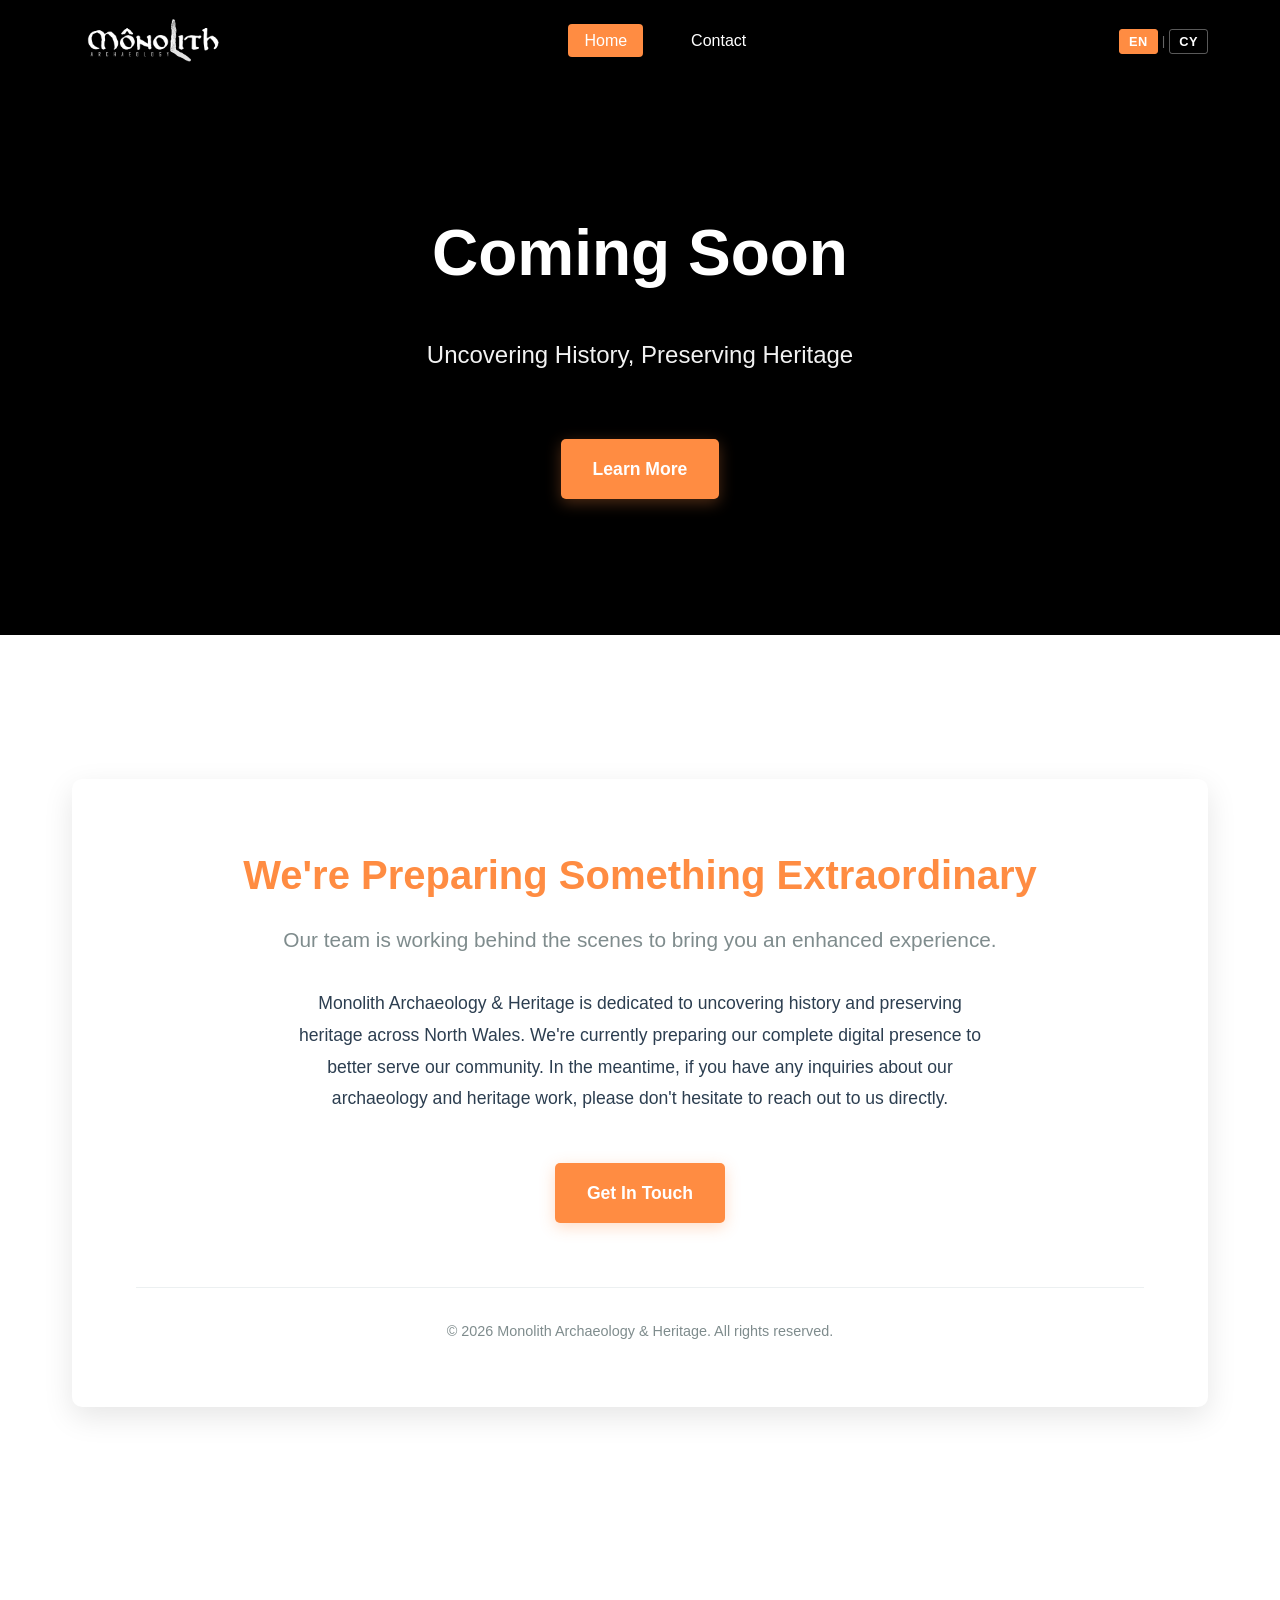
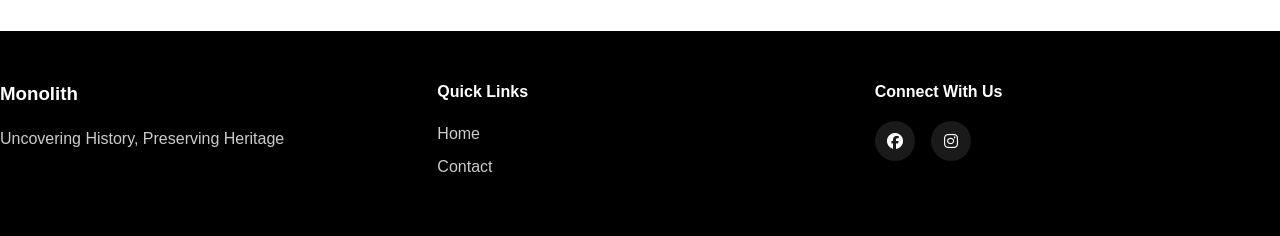
==== commit 678b6c35: "translate added welsh traslation and lang toggle" ====
--- a/index.html
+++ b/index.html
@@ -95,7 +95,7 @@
     <!-- Navigation -->
     <nav class="navbar">
         <div class="nav-container">
-            <a href="coming-soon.html" class="nav-logo">
+            <a href="index.html" class="nav-logo">
                 <img src="images/logos/Monolith vers. 7 W text.png" alt="Monolith Logo">
             </a>
             <div class="hamburger">
@@ -104,18 +104,23 @@
                 <span></span>
             </div>
             <ul class="nav-menu">
-                <li><a href="coming-soon.html" class="nav-link active">Home</a></li>
-                <li><a href="contact.html" class="nav-link">Contact</a></li>
+                <li><a href="index.html" class="nav-link active" data-i18n="nav.home">Home</a></li>
+                <li><a href="contact.html" class="nav-link" data-i18n="nav.contact">Contact</a></li>
             </ul>
+            <div class="lang-toggle">
+                <button class="lang-btn" data-lang="en">EN</button>
+                <span class="lang-sep">|</span>
+                <button class="lang-btn" data-lang="cy">CY</button>
+            </div>
         </div>
     </nav>
 
     <!-- Hero Section -->
     <section class="hero">
         <div class="hero-content">
-            <h1>Coming Soon</h1>
-            <p>Uncovering History, Preserving Heritage</p>
-            <a href="#message" class="cta-button">Learn More</a>
+            <h1 data-i18n="index.hero.h1">Coming Soon</h1>
+            <p data-i18n="index.hero.p">Uncovering History, Preserving Heritage</p>
+            <a href="#message" class="cta-button" data-i18n="index.hero.cta">Learn More</a>
         </div>
     </section>
 
@@ -123,10 +128,10 @@
     <section id="message" class="about">
         <div class="coming-soon-container">
             <div class="coming-soon-content">
-                <h2>We're Preparing Something Extraordinary</h2>
-                <p class="tagline">Our team is working behind the scenes to bring you an enhanced experience.</p>
+                <h2 data-i18n="index.msg.h2">We're Preparing Something Extraordinary</h2>
+                <p class="tagline" data-i18n="index.msg.tagline">Our team is working behind the scenes to bring you an enhanced experience.</p>
                 
-                <p class="coming-soon-message">
+                <p class="coming-soon-message" data-i18n="index.msg.body">
                     Monolith Archaeology & Heritage is dedicated to uncovering history and preserving heritage across North Wales. 
                     We're currently preparing our complete digital presence to better serve our community. 
                     In the meantime, if you have any inquiries about our archaeology and heritage work, 
@@ -134,11 +139,11 @@
                 </p>
 
                 <div style="margin: 2rem 0;">
-                    <a href="contact.html" class="cta-button">Get In Touch</a>
+                    <a href="contact.html" class="cta-button" data-i18n="index.msg.cta">Get In Touch</a>
                 </div>
 
                 <div class="coming-soon-footer">
-                    <p>© 2026 Monolith Archaeology & Heritage. All rights reserved.</p>
+                    <p data-i18n="index.footer.copy">© 2026 Monolith Archaeology & Heritage. All rights reserved.</p>
                 </div>
             </div>
         </div>
@@ -149,17 +154,17 @@
         <div class="footer-content">
             <div class="footer-section">
                 <h3>Monolith</h3>
-                <p>Uncovering History, Preserving Heritage</p>
+                <p data-i18n="footer.tagline">Uncovering History, Preserving Heritage</p>
             </div>
             <div class="footer-section">
-                <h4>Quick Links</h4>
+                <h4 data-i18n="footer.quickLinks">Quick Links</h4>
                 <ul>
-                    <li><a href="coming-soon.html">Home</a></li>
-                    <li><a href="contact.html">Contact</a></li>
+                    <li><a href="index.html" data-i18n="nav.home">Home</a></li>
+                    <li><a href="contact.html" data-i18n="nav.contact">Contact</a></li>
                 </ul>
             </div>
             <div class="footer-section">
-                <h4>Connect With Us</h4>
+                <h4 data-i18n="footer.connect">Connect With Us</h4>
                 <div class="social-links">
                     <a href="https://www.facebook.com/profile.php?id=61578710743581&sk=directory_contact_info"><i class="fab fa-facebook"></i></a>
                     <a href="https://www.instagram.com/monolith.archaeology/"><i class="fab fa-instagram"></i></a>
@@ -168,6 +173,7 @@
         </div>
     </footer>
 
+    <script src="translations.js"></script>
     <script src="script.js"></script>
 </body>
 </html>
--- a/styles.css
+++ b/styles.css
@@ -70,6 +70,47 @@
 .nav-logo img {
     height: 50px;
     width: auto;
+}
+
+/* ── Language Toggle ── */
+.lang-toggle {
+    display: flex;
+    align-items: center;
+    gap: 0.25rem;
+    margin-left: 1.5rem;
+}
+
+.lang-btn {
+    background: none;
+    border: 1px solid rgba(255, 255, 255, 0.35);
+    color: var(--white);
+    padding: 0.25rem 0.55rem;
+    cursor: pointer;
+    font-size: 0.8rem;
+    font-weight: 700;
+    font-family: inherit;
+    letter-spacing: 0.05em;
+    border-radius: 3px;
+    transition: background-color 0.25s ease, border-color 0.25s ease;
+}
+
+.lang-btn:hover,
+.lang-btn.active {
+    background-color: var(--primary-color);
+    border-color: var(--primary-color);
+    color: var(--white);
+}
+
+.lang-sep {
+    color: rgba(255, 255, 255, 0.4);
+    font-size: 0.85rem;
+    user-select: none;
+}
+
+@media (max-width: 768px) {
+    .lang-toggle {
+        margin-left: 0.75rem;
+    }
 }
 
 .nav-menu {
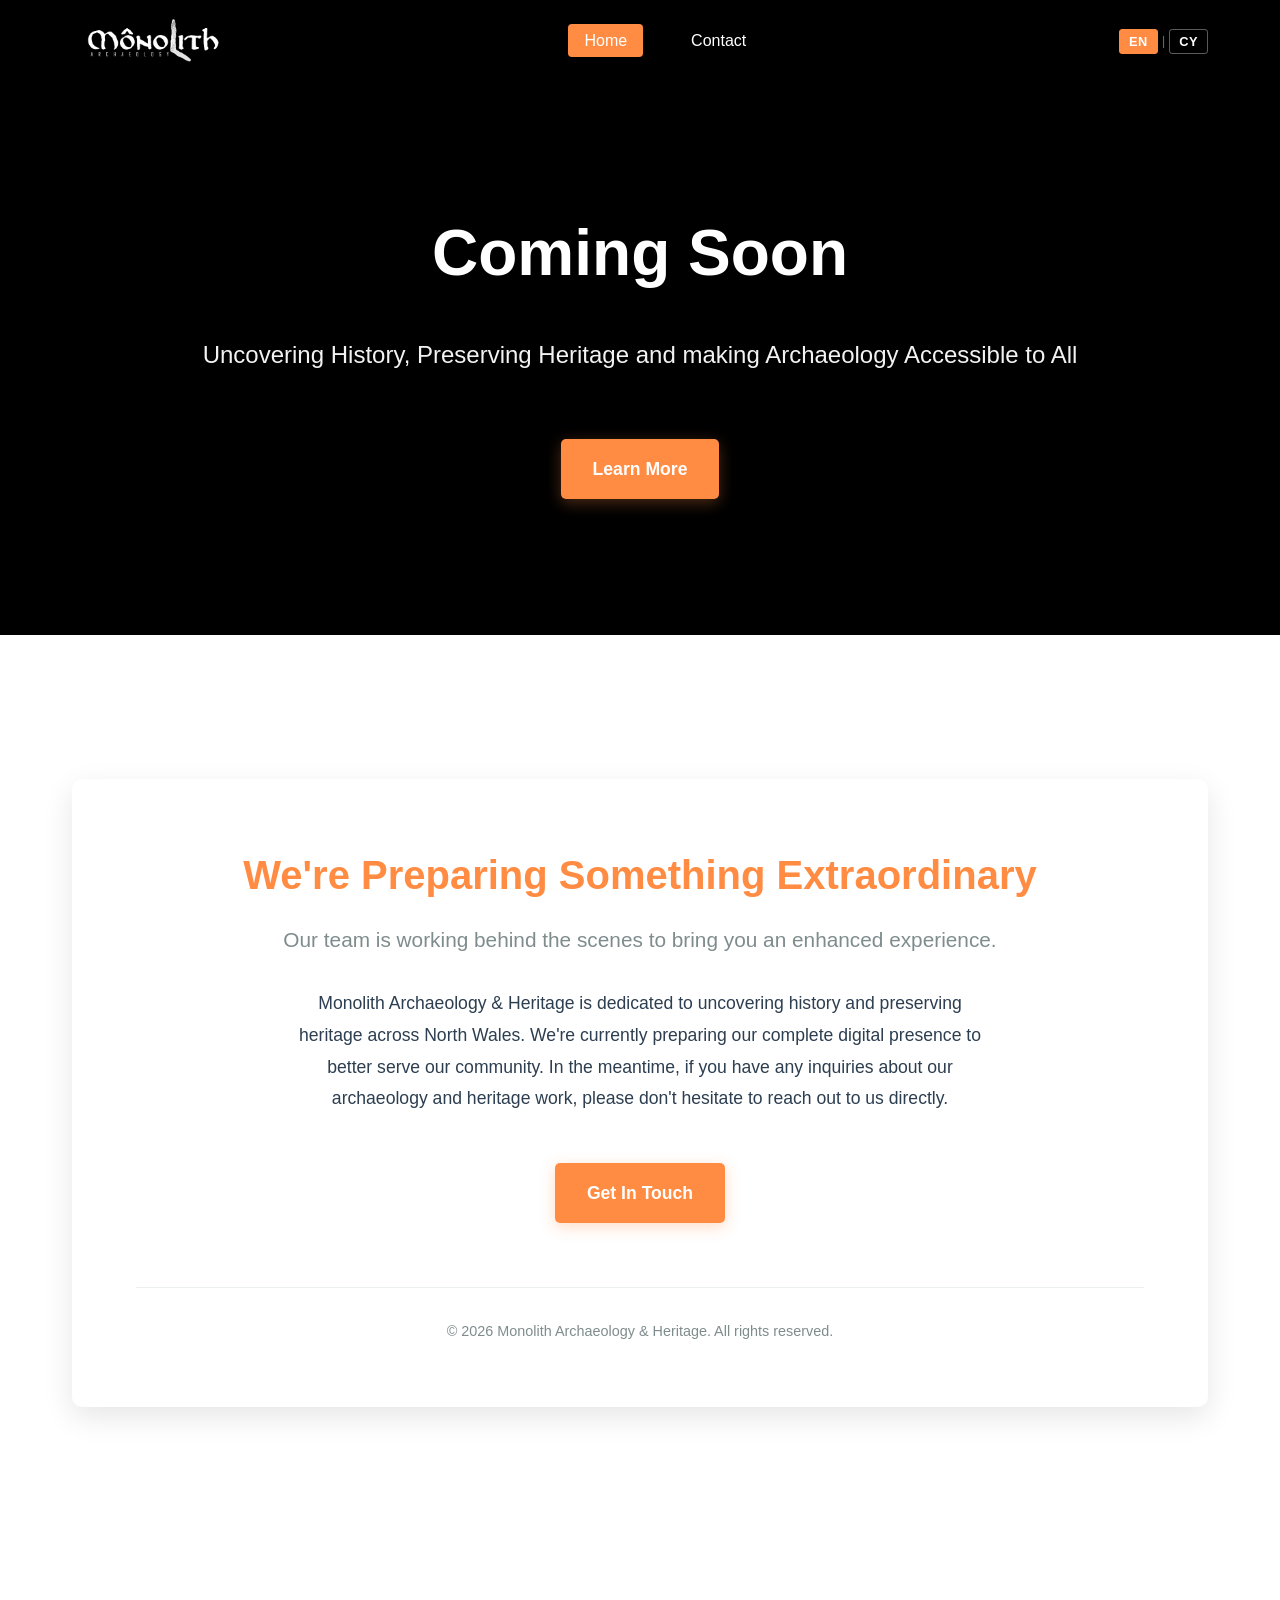
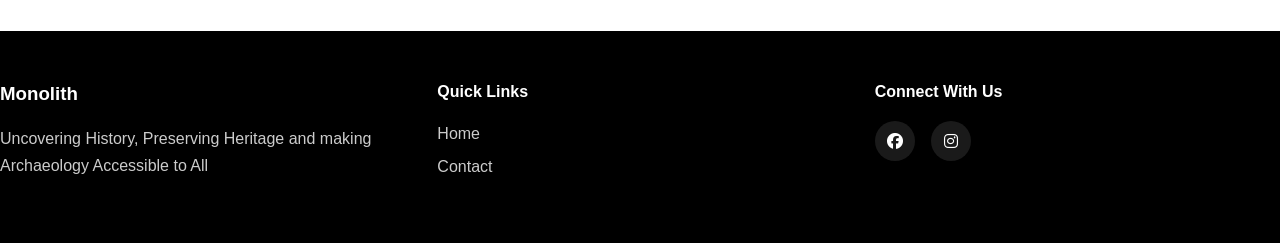
==== commit 89a2df92: "update Tagline" ====
--- a/index.html
+++ b/index.html
@@ -119,7 +119,7 @@
     <section class="hero">
         <div class="hero-content">
             <h1 data-i18n="index.hero.h1">Coming Soon</h1>
-            <p data-i18n="index.hero.p">Uncovering History, Preserving Heritage</p>
+            <p data-i18n="index.hero.p">Uncovering History, Preserving Heritage and making Archaeology Accessible to All</p>
             <a href="#message" class="cta-button" data-i18n="index.hero.cta">Learn More</a>
         </div>
     </section>
--- a/styles.css
+++ b/styles.css
@@ -545,33 +545,181 @@
 .team-card .bio {
     color: var(--text-light);
     padding: 0 1.5rem;
-    margin-bottom: 1.5rem;
+    margin-bottom: 1rem;
     font-size: 0.95rem;
     line-height: 1.6;
-}
-
-.team-social {
-    display: flex;
-    gap: 1rem;
-    justify-content: center;
-    padding-bottom: 1.5rem;
-}
-
-.team-social a {
-    display: inline-flex;
+    min-height: 4.56rem;
+    overflow: hidden;
+    display: -webkit-box;
+    -webkit-box-orient: vertical;
+    -webkit-line-clamp: 3;
+    line-clamp: 3;
+}
+
+.read-more-btn {
+    display: inline-block;
+    margin-bottom: 1.5rem;
+    padding: 0.5rem 1rem;
+    border: 0;
+    border-radius: 4px;
+    background-color: var(--primary-color);
+    color: var(--white);
+    font: inherit;
+    font-size: 0.9rem;
+    font-weight: 600;
+    cursor: pointer;
+    transition: background-color 0.3s ease, transform 0.3s ease;
+}
+
+.read-more-btn:hover,
+.read-more-btn:focus-visible {
+    background-color: #ff7a1f;
+    transform: translateY(-2px);
+}
+
+.read-more-btn:focus-visible,
+.bio-modal-close:focus-visible {
+    outline: 3px solid var(--secondary-color);
+    outline-offset: 3px;
+}
+
+/* =============================================
+   BIOGRAPHY MODAL STRUCTURE
+   ============================================= */
+
+.bio-modal-overlay {
+    display: none;
+    position: fixed;
+    inset: 0;
     align-items: center;
     justify-content: center;
-    width: 40px;
-    height: 40px;
+    padding: 2rem;
+    background-color: rgba(0, 0, 0, 0.5);
+    z-index: 1000;
+    pointer-events: none;
+}
+
+.bio-modal-overlay.is-open {
+    display: flex;
+    animation: fadeIn 0.3s ease;
+    pointer-events: auto;
+}
+
+.bio-modal {
+    position: relative;
+    width: min(600px, 100%);
+    max-height: 80vh;
+    overflow-y: auto;
+    padding: 2.5rem;
+    background-color: var(--white);
+    border-radius: 8px;
+    box-shadow: 0 4px 20px rgba(0, 0, 0, 0.2);
+    animation: slideIn 0.3s ease;
+}
+
+.bio-modal-content {
+    text-align: center;
+}
+
+.bio-modal-image {
+    display: block;
+    width: 150px;
+    height: 150px;
+    margin: 0 auto 1.25rem;
+    border-radius: 8px;
+    object-fit: cover;
+}
+
+.bio-modal-name {
+    margin-bottom: 0.5rem;
+    color: var(--text-dark);
+    font-size: 1.75rem;
+}
+
+.bio-modal-role {
+    margin-bottom: 1.25rem;
+    color: var(--primary-color);
+    font-weight: 600;
+}
+
+.bio-modal-text {
+    color: var(--text-dark);
+    font-size: 0.95rem;
+    line-height: 1.7;
+    text-align: left;
+    white-space: pre-line;
+}
+
+.bio-modal-close {
+    position: absolute;
+    top: 0.75rem;
+    right: 0.75rem;
+    width: 2rem;
+    height: 2rem;
+    border: 0;
+    background: transparent;
+    color: var(--text-light);
+    font-size: 1.75rem;
+    line-height: 1;
+    cursor: pointer;
+    transition: color 0.3s ease, transform 0.3s ease;
+}
+
+.bio-modal-close:hover {
+    color: var(--secondary-color);
+    transform: scale(1.1);
+}
+
+.bio-modal-close-bottom {
+    display: block;
+    margin: 2rem auto 0;
+    padding: 0.5rem 1rem;
+    border: 0;
+    border-radius: 4px;
     background-color: var(--primary-color);
     color: var(--white);
-    border-radius: 50%;
-    transition: all 0.3s ease;
-}
-
-.team-social a:hover {
-    background-color: var(--secondary-color);
-    transform: scale(1.1);
+    font: inherit;
+    font-size: 0.9rem;
+    font-weight: 600;
+    cursor: pointer;
+    transition: background-color 0.3s ease, transform 0.3s ease;
+}
+
+.bio-modal-close-bottom:hover,
+.bio-modal-close-bottom:focus-visible {
+    background-color: #ff7a1f;
+    transform: translateY(-2px);
+}
+
+.bio-modal-close-bottom:focus-visible {
+    outline: 3px solid var(--secondary-color);
+    outline-offset: 3px;
+}
+
+@media (max-width: 600px) {
+    .bio-modal-overlay {
+        padding: 1rem;
+    }
+
+    .bio-modal {
+        max-height: 90vh;
+        padding: 2.5rem 1.25rem 1.5rem;
+    }
+
+    .bio-modal-name {
+        font-size: 1.45rem;
+    }
+
+    .bio-modal-image {
+        width: 120px;
+        height: 120px;
+    }
+
+    .bio-modal-close-bottom {
+        margin: 1.5rem auto 0;
+        padding: 0.45rem 0.75rem;
+        font-size: 0.85rem;
+    }
 }
 
 /* =============================================
@@ -1203,6 +1351,39 @@
     transform: scale(1.2);
 }
 
+.gallery-modal-prev,
+.gallery-modal-next {
+    position: absolute;
+    top: 50%;
+    z-index: 1;
+    width: 52px;
+    height: 52px;
+    border: 2px solid var(--primary-color);
+    border-radius: 50%;
+    background-color: rgba(0, 0, 0, 0.55);
+    color: var(--primary-color);
+    cursor: pointer;
+    transform: translateY(-50%);
+    transition: all 0.3s ease;
+}
+
+.gallery-modal-prev {
+    left: 24px;
+}
+
+.gallery-modal-next {
+    right: 24px;
+}
+
+.gallery-modal-prev:hover,
+.gallery-modal-next:hover,
+.gallery-modal-prev:focus-visible,
+.gallery-modal-next:focus-visible {
+    background-color: var(--primary-color);
+    color: var(--secondary-color);
+    outline: none;
+}
+
 /* Loading Spinner */
 .loading-spinner {
     display: flex;
@@ -1230,6 +1411,20 @@
         right: 20px;
         font-size: 30px;
     }
+
+    .gallery-modal-prev,
+    .gallery-modal-next {
+        width: 46px;
+        height: 46px;
+    }
+
+    .gallery-modal-prev {
+        left: 12px;
+    }
+
+    .gallery-modal-next {
+        right: 12px;
+    }
 }
 
 @media (max-width: 480px) {
@@ -1246,6 +1441,20 @@
         max-width: 95%;
         max-height: 85vh;
     }
-}
-
-
+
+    .gallery-modal-prev,
+    .gallery-modal-next {
+        width: 42px;
+        height: 42px;
+    }
+
+    .gallery-modal-prev {
+        left: 8px;
+    }
+
+    .gallery-modal-next {
+        right: 8px;
+    }
+}
+
+
